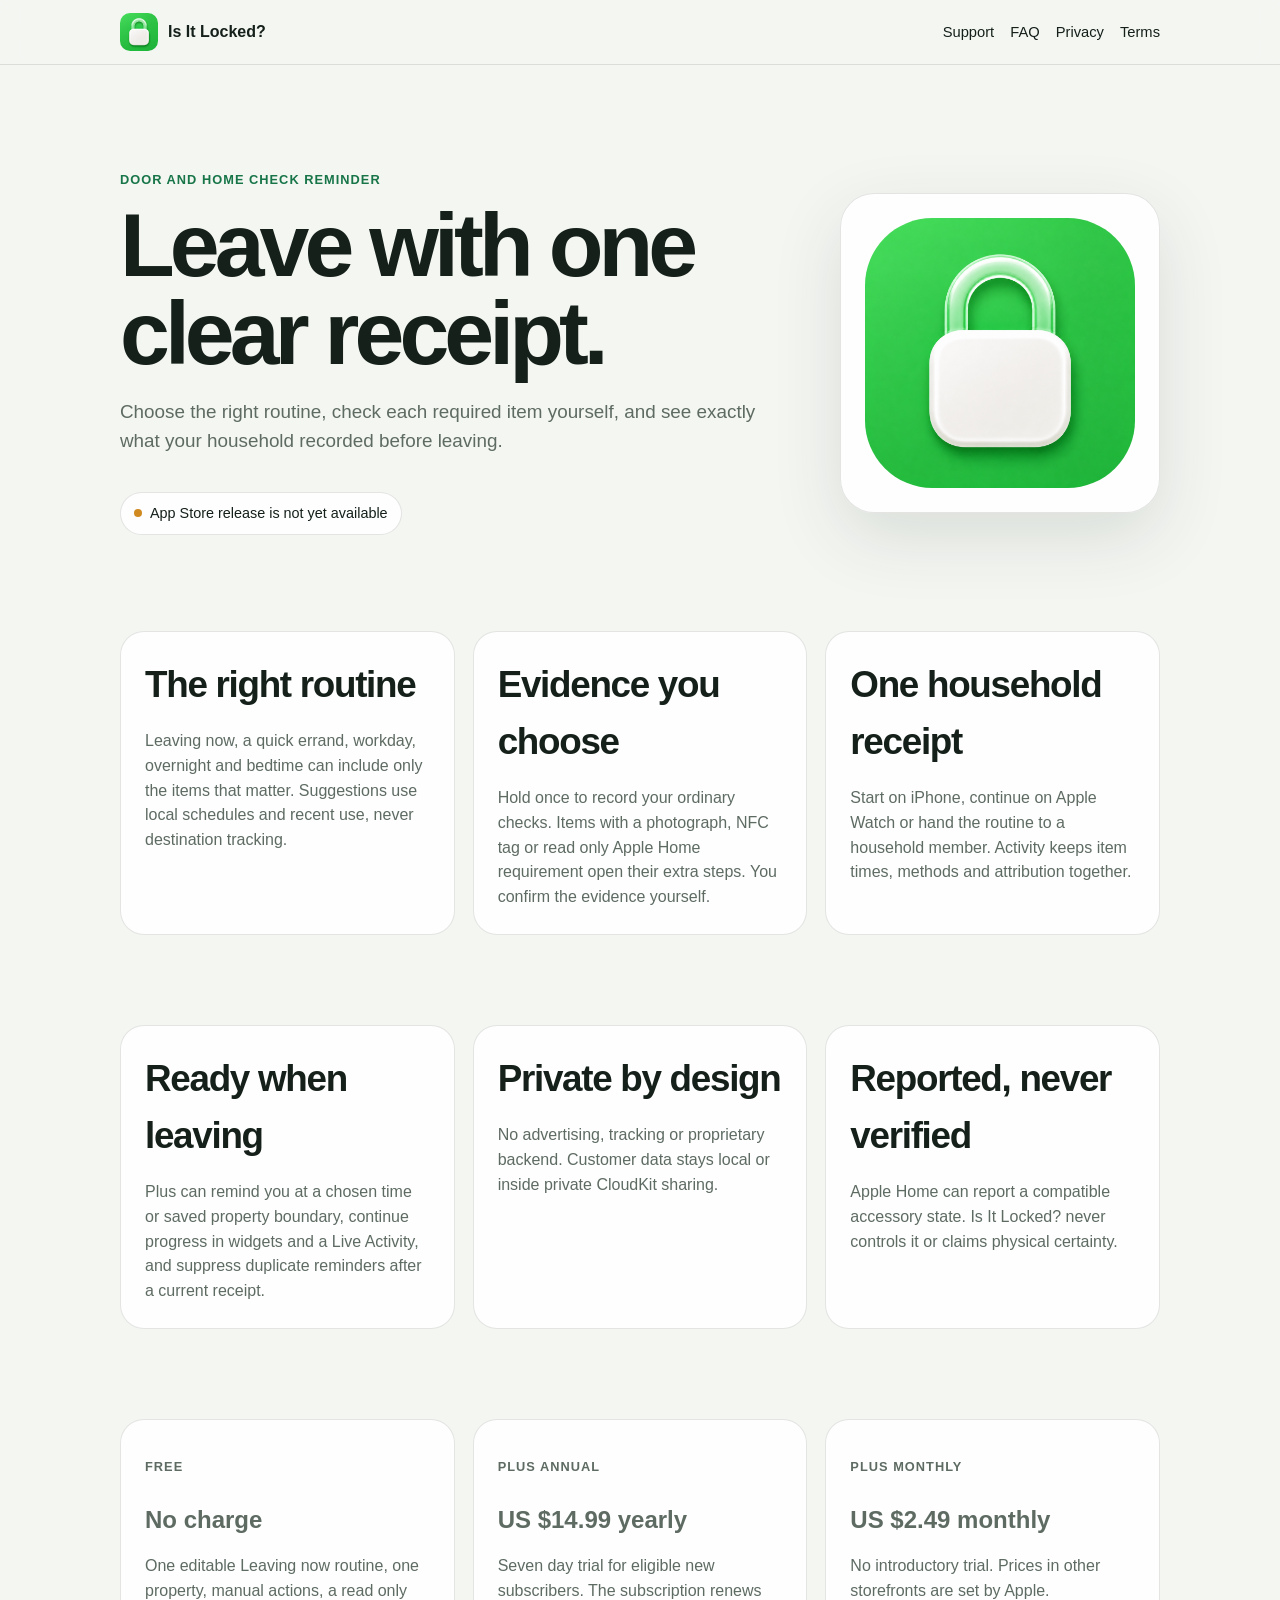
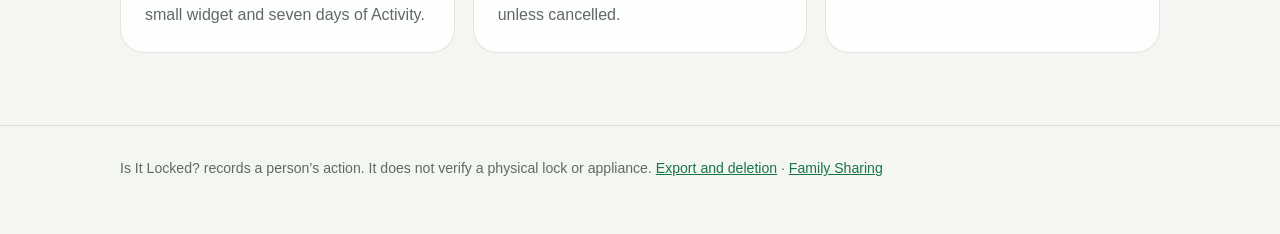
==== index.html @ e6ccbfc6 "Publish the Is It Locked? support site" ====
<!doctype html>
<html lang="en">
<head>
  <meta charset="utf-8">
  <meta name="viewport" content="width=device-width, initial-scale=1">
  <title>Is It Locked? Door and home check reminder</title>
  <meta name="description" content="Start the right leaving routine and remember what your household personally checked on iPhone and Apple Watch.">
  <link rel="canonical" href="https://victorhumenhuk.github.io/isitlocked-support/">
  <meta property="og:title" content="Is It Locked?">
  <meta property="og:description" content="Remember what you personally checked.">
  <meta property="og:type" content="website">
  <meta property="og:url" content="https://victorhumenhuk.github.io/isitlocked-support/">
  <meta property="og:image" content="https://victorhumenhuk.github.io/isitlocked-support/assets/app-icon.png">
  <link rel="stylesheet" href="assets/site.css">
  <!-- Enable the Apple smart banner only after App Store Connect supplies the final app identifier. -->
  <script type="application/ld+json">{"@context":"https://schema.org","@type":"SoftwareApplication","name":"Is It Locked?","applicationCategory":"UtilitiesApplication","operatingSystem":"iOS 27, watchOS 27","description":"A departure routine and home check reminder that records what a person checked.","offers":[{"@type":"Offer","price":"2.49","priceCurrency":"USD"},{"@type":"Offer","price":"14.99","priceCurrency":"USD"}]}</script>
</head>
<body>
  <header class="site-header"><nav class="wrap nav" aria-label="Primary"><a class="brand" href="index.html"><img src="assets/app-icon.png" alt=""><span>Is It Locked?</span></a><div class="links"><a href="support.html">Support</a><a href="faq.html">FAQ</a><a href="privacy.html">Privacy</a><a href="terms.html">Terms</a></div></nav></header>
  <main>
    <section class="wrap hero"><div><p class="eyebrow">Door and home check reminder</p><h1>Leave with one clear receipt.</h1><p class="lede">Choose the right routine, check each required item yourself, and see exactly what your household recorded before leaving.</p><p class="status">App Store release is not yet available</p></div><div class="icon-card"><img src="assets/app-icon.png" alt="The Is It Locked? green layered padlock icon"></div></section>
    <section class="wrap grid" aria-label="Features"><article class="card"><h2>The right routine</h2><p>Leaving now, a quick errand, workday, overnight and bedtime can include only the items that matter. Suggestions use local schedules and recent use, never destination tracking.</p></article><article class="card"><h2>Evidence you choose</h2><p>Hold once to record your ordinary checks. Items with a photograph, NFC tag or read only Apple Home requirement open their extra steps. You confirm the evidence yourself.</p></article><article class="card"><h2>One household receipt</h2><p>Start on iPhone, continue on Apple Watch or hand the routine to a household member. Activity keeps item times, methods and attribution together.</p></article></section>
    <section class="wrap grid" aria-label="Features continued"><article class="card"><h2>Ready when leaving</h2><p>Plus can remind you at a chosen time or saved property boundary, continue progress in widgets and a Live Activity, and suppress duplicate reminders after a current receipt.</p></article><article class="card"><h2>Private by design</h2><p>No advertising, tracking or proprietary backend. Customer data stays local or inside private CloudKit sharing.</p></article><article class="card"><h2>Reported, never verified</h2><p>Apple Home can report a compatible accessory state. Is It Locked? never controls it or claims physical certainty.</p></article></section>
    <section class="wrap grid" aria-label="Pricing"><article class="card"><p class="eyebrow">Free</p><p class="price">No charge</p><p>One editable Leaving now routine, one property, manual actions, a read only small widget and seven days of Activity.</p></article><article class="card"><p class="eyebrow">Plus annual</p><p class="price">US $14.99 yearly</p><p>Seven day trial for eligible new subscribers. The subscription renews unless cancelled.</p></article><article class="card"><p class="eyebrow">Plus monthly</p><p class="price">US $2.49 monthly</p><p>No introductory trial. Prices in other storefronts are set by Apple.</p></article></section>
  </main>
  <footer><div class="wrap">Is It Locked? records a person’s action. It does not verify a physical lock or appliance. <a href="export-delete.html">Export and deletion</a> · <a href="family-sharing.html">Family Sharing</a></div></footer>
</body>
</html>
---- assets/site.css ----
:root {
  color-scheme: light dark;
  --canvas: #f4f6f2;
  --surface: rgba(255, 255, 255, 0.82);
  --text: #15201a;
  --muted: #5e6b63;
  --green: #2f9d63;
  --green-deep: #177548;
  --line: rgba(21, 32, 26, 0.11);
  font-family: -apple-system, BlinkMacSystemFont, "SF Pro Text", "Helvetica Neue", sans-serif;
}

* { box-sizing: border-box; }
body { margin: 0; background: var(--canvas); color: var(--text); line-height: 1.55; }
a { color: var(--green-deep); }
.wrap { width: min(1040px, calc(100% - 36px)); margin-inline: auto; }
.site-header { position: sticky; top: 0; z-index: 10; border-bottom: 1px solid var(--line); background: color-mix(in srgb, var(--canvas) 84%, transparent); backdrop-filter: blur(20px); }
.nav { min-height: 64px; display: flex; align-items: center; justify-content: space-between; gap: 20px; }
.brand { display: inline-flex; align-items: center; gap: 10px; color: inherit; text-decoration: none; font-weight: 700; }
.brand img { width: 38px; height: 38px; border-radius: 10px; }
.links { display: flex; flex-wrap: wrap; gap: 16px; font-size: 0.92rem; }
.links a { color: inherit; text-decoration: none; }
.hero { padding: 92px 0 64px; display: grid; grid-template-columns: 1.35fr 0.65fr; gap: 56px; align-items: center; }
.eyebrow { color: var(--green-deep); font-size: 0.8rem; font-weight: 750; letter-spacing: 0.08em; text-transform: uppercase; }
h1 { margin: 10px 0 18px; max-width: 750px; font-size: clamp(2.7rem, 7vw, 5.6rem); line-height: 0.98; letter-spacing: -0.055em; }
h2 { margin: 0 0 12px; font-size: clamp(1.65rem, 3vw, 2.3rem); letter-spacing: -0.035em; }
h3 { margin-bottom: 6px; }
.lede { max-width: 660px; color: var(--muted); font-size: 1.18rem; }
.status { display: inline-flex; gap: 8px; align-items: center; margin-top: 18px; padding: 9px 13px; border: 1px solid var(--line); border-radius: 999px; background: var(--surface); font-size: 0.9rem; }
.status::before { content: ""; width: 8px; height: 8px; border-radius: 50%; background: #d08a20; }
.icon-card { padding: 24px; border: 1px solid var(--line); border-radius: 34px; background: var(--surface); box-shadow: 0 24px 70px rgba(22, 52, 33, 0.12); }
.icon-card img { display: block; width: 100%; border-radius: 25%; }
.grid { display: grid; grid-template-columns: repeat(3, 1fr); gap: 18px; padding: 18px 0 72px; }
.card { padding: 24px; border: 1px solid var(--line); border-radius: 24px; background: var(--surface); }
.card p { margin-bottom: 0; color: var(--muted); }
.price { font-size: 1.5rem; font-weight: 750; }
.page { max-width: 780px; padding: 70px 0 100px; }
.page h1 { font-size: clamp(2.6rem, 7vw, 4.8rem); }
.page h2 { margin-top: 42px; }
.page li { margin-bottom: 8px; }
.notice { padding: 18px; border-left: 4px solid var(--green); background: var(--surface); border-radius: 6px 18px 18px 6px; }
footer { padding: 32px 0 54px; border-top: 1px solid var(--line); color: var(--muted); font-size: 0.88rem; }

@media (max-width: 760px) {
  .hero { grid-template-columns: 1fr; padding-top: 56px; }
  .icon-card { width: min(280px, 80%); }
  .grid { grid-template-columns: 1fr; }
  .links { display: none; }
}

@media (prefers-reduced-motion: reduce) { * { scroll-behavior: auto !important; } }
@media (prefers-contrast: more) { :root { --line: rgba(0, 0, 0, 0.35); --muted: #39443d; } }
@media (prefers-color-scheme: dark) {
  :root { --canvas: #101411; --surface: rgba(31, 38, 33, 0.88); --text: #f1f5f2; --muted: #b1bcb4; --green-deep: #67d49a; --line: rgba(255, 255, 255, 0.13); }
  .icon-card { box-shadow: 0 24px 70px rgba(0, 0, 0, 0.35); }
}
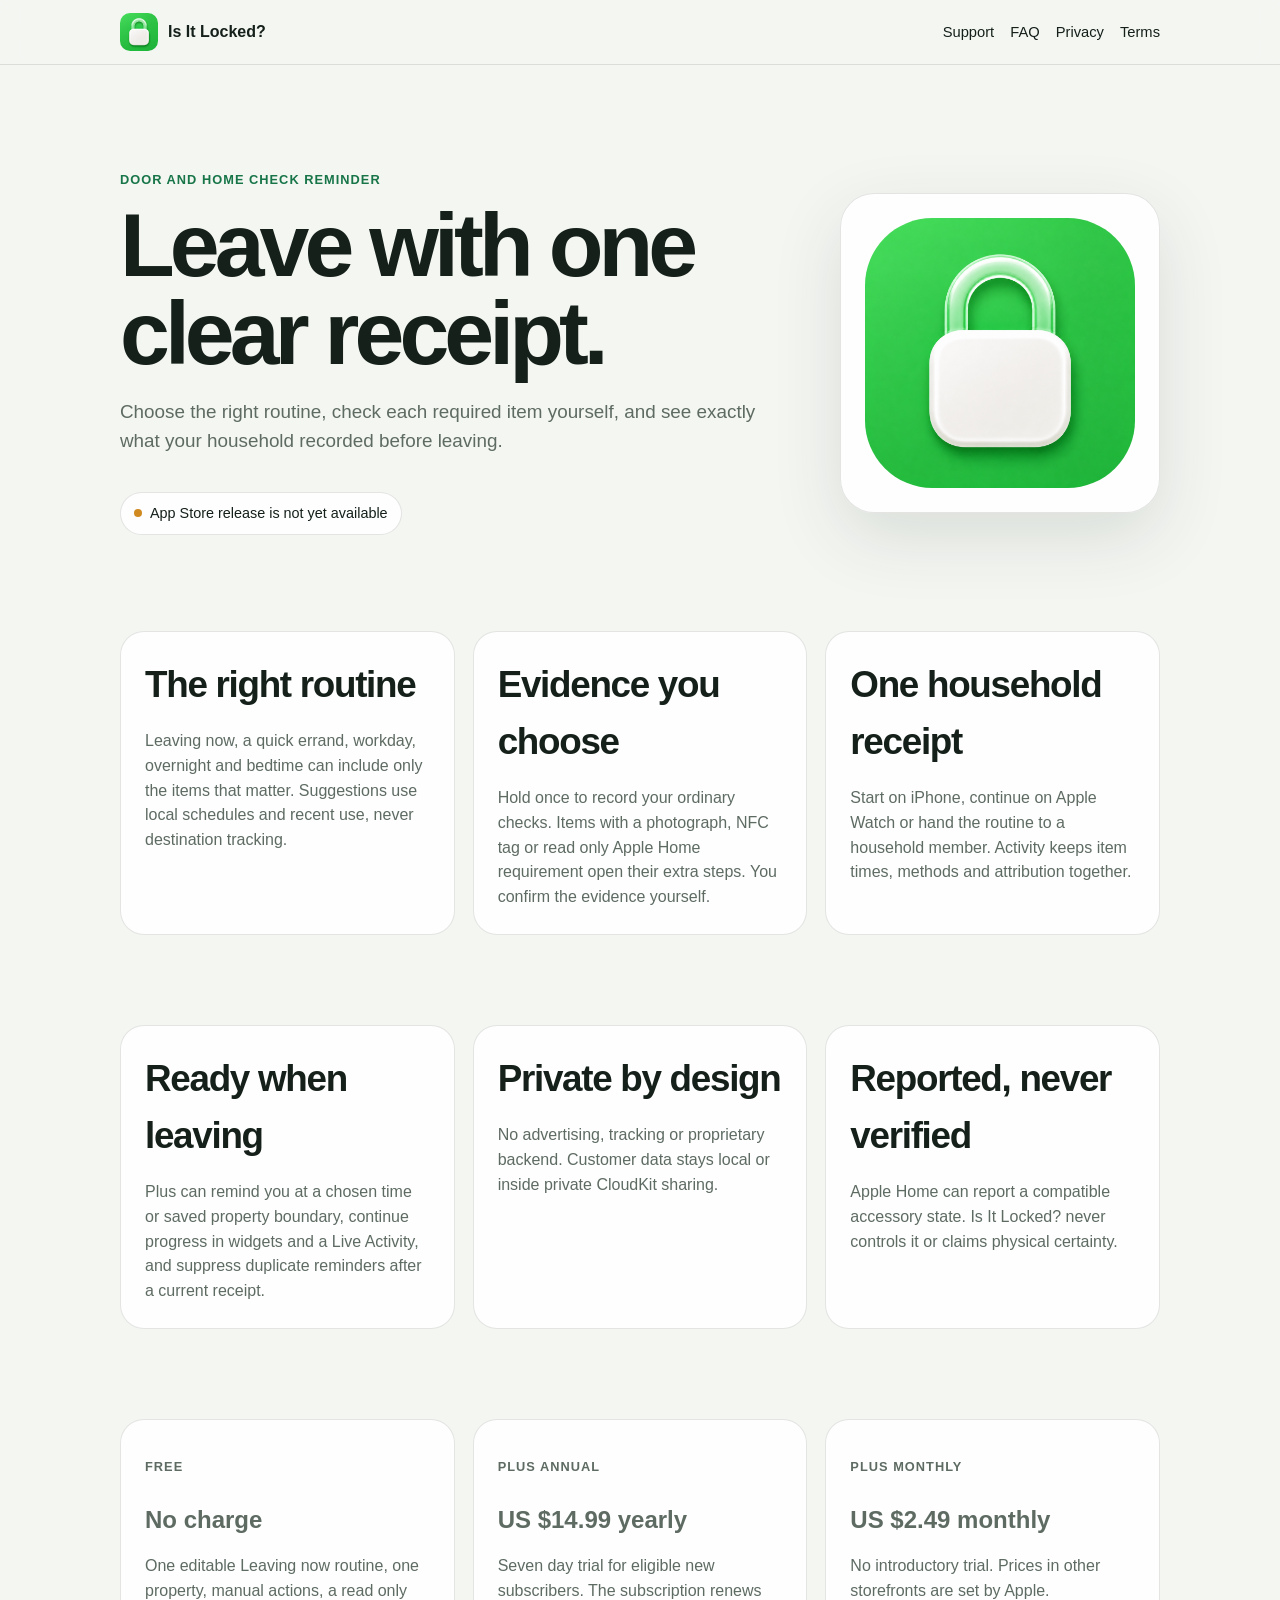
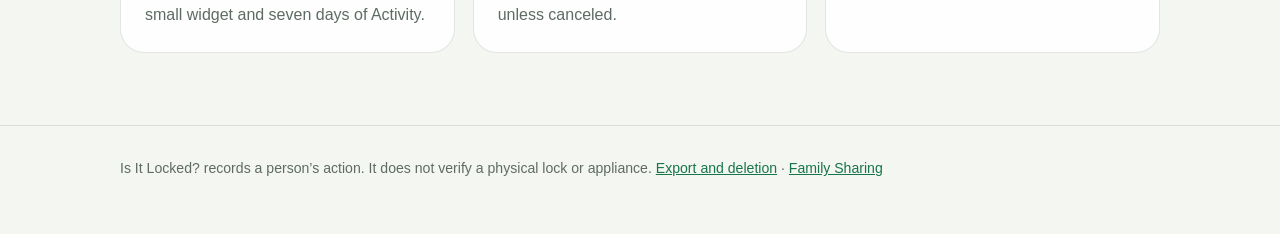
==== commit 8049f798: "Update support site from IsItLocked 445e97c" ====
--- a/index.html
+++ b/index.html
@@ -21,7 +21,7 @@
     <section class="wrap hero"><div><p class="eyebrow">Door and home check reminder</p><h1>Leave with one clear receipt.</h1><p class="lede">Choose the right routine, check each required item yourself, and see exactly what your household recorded before leaving.</p><p class="status">App Store release is not yet available</p></div><div class="icon-card"><img src="assets/app-icon.png" alt="The Is It Locked? green layered padlock icon"></div></section>
     <section class="wrap grid" aria-label="Features"><article class="card"><h2>The right routine</h2><p>Leaving now, a quick errand, workday, overnight and bedtime can include only the items that matter. Suggestions use local schedules and recent use, never destination tracking.</p></article><article class="card"><h2>Evidence you choose</h2><p>Hold once to record your ordinary checks. Items with a photograph, NFC tag or read only Apple Home requirement open their extra steps. You confirm the evidence yourself.</p></article><article class="card"><h2>One household receipt</h2><p>Start on iPhone, continue on Apple Watch or hand the routine to a household member. Activity keeps item times, methods and attribution together.</p></article></section>
     <section class="wrap grid" aria-label="Features continued"><article class="card"><h2>Ready when leaving</h2><p>Plus can remind you at a chosen time or saved property boundary, continue progress in widgets and a Live Activity, and suppress duplicate reminders after a current receipt.</p></article><article class="card"><h2>Private by design</h2><p>No advertising, tracking or proprietary backend. Customer data stays local or inside private CloudKit sharing.</p></article><article class="card"><h2>Reported, never verified</h2><p>Apple Home can report a compatible accessory state. Is It Locked? never controls it or claims physical certainty.</p></article></section>
-    <section class="wrap grid" aria-label="Pricing"><article class="card"><p class="eyebrow">Free</p><p class="price">No charge</p><p>One editable Leaving now routine, one property, manual actions, a read only small widget and seven days of Activity.</p></article><article class="card"><p class="eyebrow">Plus annual</p><p class="price">US $14.99 yearly</p><p>Seven day trial for eligible new subscribers. The subscription renews unless cancelled.</p></article><article class="card"><p class="eyebrow">Plus monthly</p><p class="price">US $2.49 monthly</p><p>No introductory trial. Prices in other storefronts are set by Apple.</p></article></section>
+    <section class="wrap grid" aria-label="Pricing"><article class="card"><p class="eyebrow">Free</p><p class="price">No charge</p><p>One editable Leaving now routine, one property, manual actions, a read only small widget and seven days of Activity.</p></article><article class="card"><p class="eyebrow">Plus annual</p><p class="price">US $14.99 yearly</p><p>Seven day trial for eligible new subscribers. The subscription renews unless canceled.</p></article><article class="card"><p class="eyebrow">Plus monthly</p><p class="price">US $2.49 monthly</p><p>No introductory trial. Prices in other storefronts are set by Apple.</p></article></section>
   </main>
   <footer><div class="wrap">Is It Locked? records a person’s action. It does not verify a physical lock or appliance. <a href="export-delete.html">Export and deletion</a> · <a href="family-sharing.html">Family Sharing</a></div></footer>
 </body>
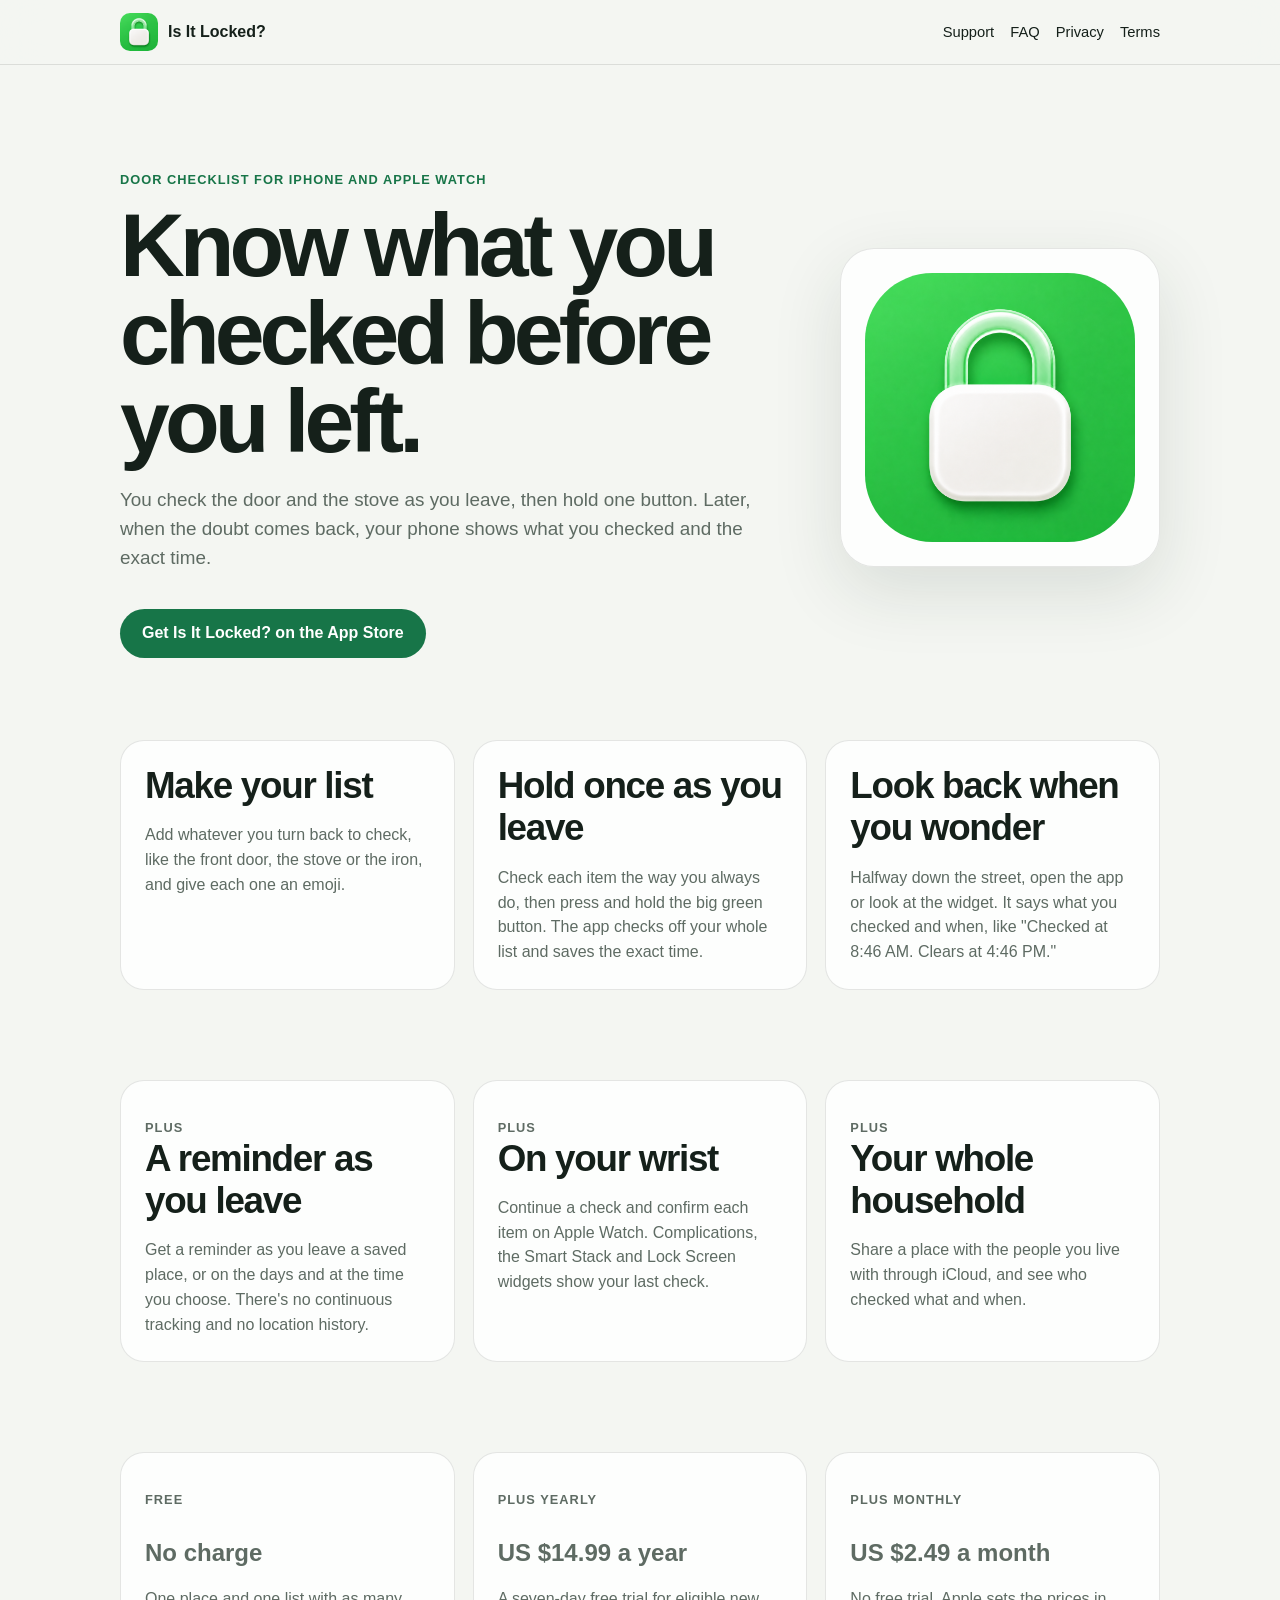
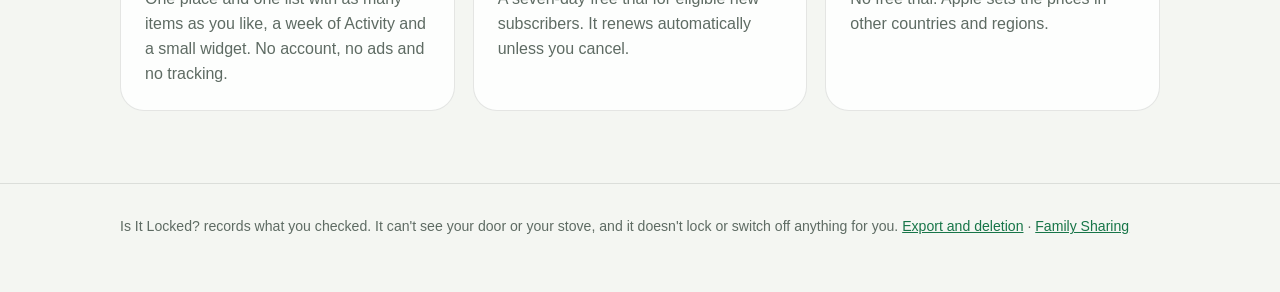
==== commit 7693a457: "Update support site from IsItLocked 69422c8" ====
--- a/index.html
+++ b/index.html
@@ -3,26 +3,26 @@
 <head>
   <meta charset="utf-8">
   <meta name="viewport" content="width=device-width, initial-scale=1">
-  <title>Is It Locked? Door and home check reminder</title>
-  <meta name="description" content="Start the right leaving routine and remember what your household personally checked on iPhone and Apple Watch.">
+  <title>Is It Locked? Door Checklist</title>
+  <meta name="description" content="You check the door and the stove as you leave, then hold one button. Later, your phone shows what you checked and the exact time.">
   <link rel="canonical" href="https://victorhumenhuk.github.io/isitlocked-support/">
-  <meta property="og:title" content="Is It Locked?">
-  <meta property="og:description" content="Remember what you personally checked.">
+  <meta name="apple-itunes-app" content="app-id=6813531030">
+  <meta property="og:title" content="Is It Locked? Door Checklist">
+  <meta property="og:description" content="You check the door and the stove as you leave, then hold one button. Later, your phone shows what you checked and the exact time.">
   <meta property="og:type" content="website">
   <meta property="og:url" content="https://victorhumenhuk.github.io/isitlocked-support/">
   <meta property="og:image" content="https://victorhumenhuk.github.io/isitlocked-support/assets/app-icon.png">
   <link rel="stylesheet" href="assets/site.css">
-  <!-- Enable the Apple smart banner only after App Store Connect supplies the final app identifier. -->
-  <script type="application/ld+json">{"@context":"https://schema.org","@type":"SoftwareApplication","name":"Is It Locked?","applicationCategory":"UtilitiesApplication","operatingSystem":"iOS 27, watchOS 27","description":"A departure routine and home check reminder that records what a person checked.","offers":[{"@type":"Offer","price":"2.49","priceCurrency":"USD"},{"@type":"Offer","price":"14.99","priceCurrency":"USD"}]}</script>
+  <script type="application/ld+json">{"@context":"https://schema.org","@type":"SoftwareApplication","name":"Is It Locked?","applicationCategory":"UtilitiesApplication","operatingSystem":"iOS 27, watchOS 27","description":"A door checklist for iPhone and Apple Watch that records what you checked and when.","installUrl":"https://apps.apple.com/app/id6813531030","offers":[{"@type":"Offer","price":"0","priceCurrency":"USD"},{"@type":"Offer","price":"2.49","priceCurrency":"USD"},{"@type":"Offer","price":"14.99","priceCurrency":"USD"}]}</script>
 </head>
 <body>
   <header class="site-header"><nav class="wrap nav" aria-label="Primary"><a class="brand" href="index.html"><img src="assets/app-icon.png" alt=""><span>Is It Locked?</span></a><div class="links"><a href="support.html">Support</a><a href="faq.html">FAQ</a><a href="privacy.html">Privacy</a><a href="terms.html">Terms</a></div></nav></header>
   <main>
-    <section class="wrap hero"><div><p class="eyebrow">Door and home check reminder</p><h1>Leave with one clear receipt.</h1><p class="lede">Choose the right routine, check each required item yourself, and see exactly what your household recorded before leaving.</p><p class="status">App Store release is not yet available</p></div><div class="icon-card"><img src="assets/app-icon.png" alt="The Is It Locked? green layered padlock icon"></div></section>
-    <section class="wrap grid" aria-label="Features"><article class="card"><h2>The right routine</h2><p>Leaving now, a quick errand, workday, overnight and bedtime can include only the items that matter. Suggestions use local schedules and recent use, never destination tracking.</p></article><article class="card"><h2>Evidence you choose</h2><p>Hold once to record your ordinary checks. Items with a photograph, NFC tag or read only Apple Home requirement open their extra steps. You confirm the evidence yourself.</p></article><article class="card"><h2>One household receipt</h2><p>Start on iPhone, continue on Apple Watch or hand the routine to a household member. Activity keeps item times, methods and attribution together.</p></article></section>
-    <section class="wrap grid" aria-label="Features continued"><article class="card"><h2>Ready when leaving</h2><p>Plus can remind you at a chosen time or saved property boundary, continue progress in widgets and a Live Activity, and suppress duplicate reminders after a current receipt.</p></article><article class="card"><h2>Private by design</h2><p>No advertising, tracking or proprietary backend. Customer data stays local or inside private CloudKit sharing.</p></article><article class="card"><h2>Reported, never verified</h2><p>Apple Home can report a compatible accessory state. Is It Locked? never controls it or claims physical certainty.</p></article></section>
-    <section class="wrap grid" aria-label="Pricing"><article class="card"><p class="eyebrow">Free</p><p class="price">No charge</p><p>One editable Leaving now routine, one property, manual actions, a read only small widget and seven days of Activity.</p></article><article class="card"><p class="eyebrow">Plus annual</p><p class="price">US $14.99 yearly</p><p>Seven day trial for eligible new subscribers. The subscription renews unless canceled.</p></article><article class="card"><p class="eyebrow">Plus monthly</p><p class="price">US $2.49 monthly</p><p>No introductory trial. Prices in other storefronts are set by Apple.</p></article></section>
+    <section class="wrap hero"><div><p class="eyebrow">Door checklist for iPhone and Apple Watch</p><h1>Know what you checked before you left.</h1><p class="lede">You check the door and the stove as you leave, then hold one button. Later, when the doubt comes back, your phone shows what you checked and the exact time.</p><a class="store-link" href="https://apps.apple.com/app/id6813531030">Get Is It Locked? on the App Store</a></div><div class="icon-card"><img src="assets/app-icon.png" alt="The Is It Locked? green layered padlock icon"></div></section>
+    <section class="wrap grid" aria-label="How it works"><article class="card"><h2>Make your list</h2><p>Add whatever you turn back to check, like the front door, the stove or the iron, and give each one an emoji.</p></article><article class="card"><h2>Hold once as you leave</h2><p>Check each item the way you always do, then press and hold the big green button. The app checks off your whole list and saves the exact time.</p></article><article class="card"><h2>Look back when you wonder</h2><p>Halfway down the street, open the app or look at the widget. It says what you checked and when, like "Checked at 8:46 AM. Clears at 4:46 PM."</p></article></section>
+    <section class="wrap grid" aria-label="With Plus"><article class="card"><p class="eyebrow">Plus</p><h2>A reminder as you leave</h2><p>Get a reminder as you leave a saved place, or on the days and at the time you choose. There's no continuous tracking and no location history.</p></article><article class="card"><p class="eyebrow">Plus</p><h2>On your wrist</h2><p>Continue a check and confirm each item on Apple Watch. Complications, the Smart Stack and Lock Screen widgets show your last check.</p></article><article class="card"><p class="eyebrow">Plus</p><h2>Your whole household</h2><p>Share a place with the people you live with through iCloud, and see who checked what and when.</p></article></section>
+    <section class="wrap grid" aria-label="Pricing"><article class="card"><p class="eyebrow">Free</p><p class="price">No charge</p><p>One place and one list with as many items as you like, a week of Activity and a small widget. No account, no ads and no tracking.</p></article><article class="card"><p class="eyebrow">Plus yearly</p><p class="price">US $14.99 a year</p><p>A seven-day free trial for eligible new subscribers. It renews automatically unless you cancel.</p></article><article class="card"><p class="eyebrow">Plus monthly</p><p class="price">US $2.49 a month</p><p>No free trial. Apple sets the prices in other countries and regions.</p></article></section>
   </main>
-  <footer><div class="wrap">Is It Locked? records a person’s action. It does not verify a physical lock or appliance. <a href="export-delete.html">Export and deletion</a> · <a href="family-sharing.html">Family Sharing</a></div></footer>
+  <footer><div class="wrap">Is It Locked? records what you checked. It can't see your door or your stove, and it doesn't lock or switch off anything for you. <a href="export-delete.html">Export and deletion</a> · <a href="family-sharing.html">Family Sharing</a></div></footer>
 </body>
 </html>
--- a/assets/site.css
+++ b/assets/site.css
@@ -28,10 +28,13 @@
 .lede { max-width: 660px; color: var(--muted); font-size: 1.18rem; }
 .status { display: inline-flex; gap: 8px; align-items: center; margin-top: 18px; padding: 9px 13px; border: 1px solid var(--line); border-radius: 999px; background: var(--surface); font-size: 0.9rem; }
 .status::before { content: ""; width: 8px; height: 8px; border-radius: 50%; background: #d08a20; }
+.store-link { display: inline-flex; align-items: center; min-height: 48px; margin-top: 18px; padding: 12px 22px; border-radius: 999px; background: var(--green-deep); color: #fff; font-weight: 700; text-decoration: none; }
+.store-link:focus-visible { outline: 3px solid var(--green); outline-offset: 3px; }
 .icon-card { padding: 24px; border: 1px solid var(--line); border-radius: 34px; background: var(--surface); box-shadow: 0 24px 70px rgba(22, 52, 33, 0.12); }
 .icon-card img { display: block; width: 100%; border-radius: 25%; }
 .grid { display: grid; grid-template-columns: repeat(3, 1fr); gap: 18px; padding: 18px 0 72px; }
 .card { padding: 24px; border: 1px solid var(--line); border-radius: 24px; background: var(--surface); }
+.card h2 { line-height: 1.15; }
 .card p { margin-bottom: 0; color: var(--muted); }
 .price { font-size: 1.5rem; font-weight: 750; }
 .page { max-width: 780px; padding: 70px 0 100px; }
@@ -52,5 +55,6 @@
 @media (prefers-contrast: more) { :root { --line: rgba(0, 0, 0, 0.35); --muted: #39443d; } }
 @media (prefers-color-scheme: dark) {
   :root { --canvas: #101411; --surface: rgba(31, 38, 33, 0.88); --text: #f1f5f2; --muted: #b1bcb4; --green-deep: #67d49a; --line: rgba(255, 255, 255, 0.13); }
+  .store-link { background: #177548; }
   .icon-card { box-shadow: 0 24px 70px rgba(0, 0, 0, 0.35); }
 }
